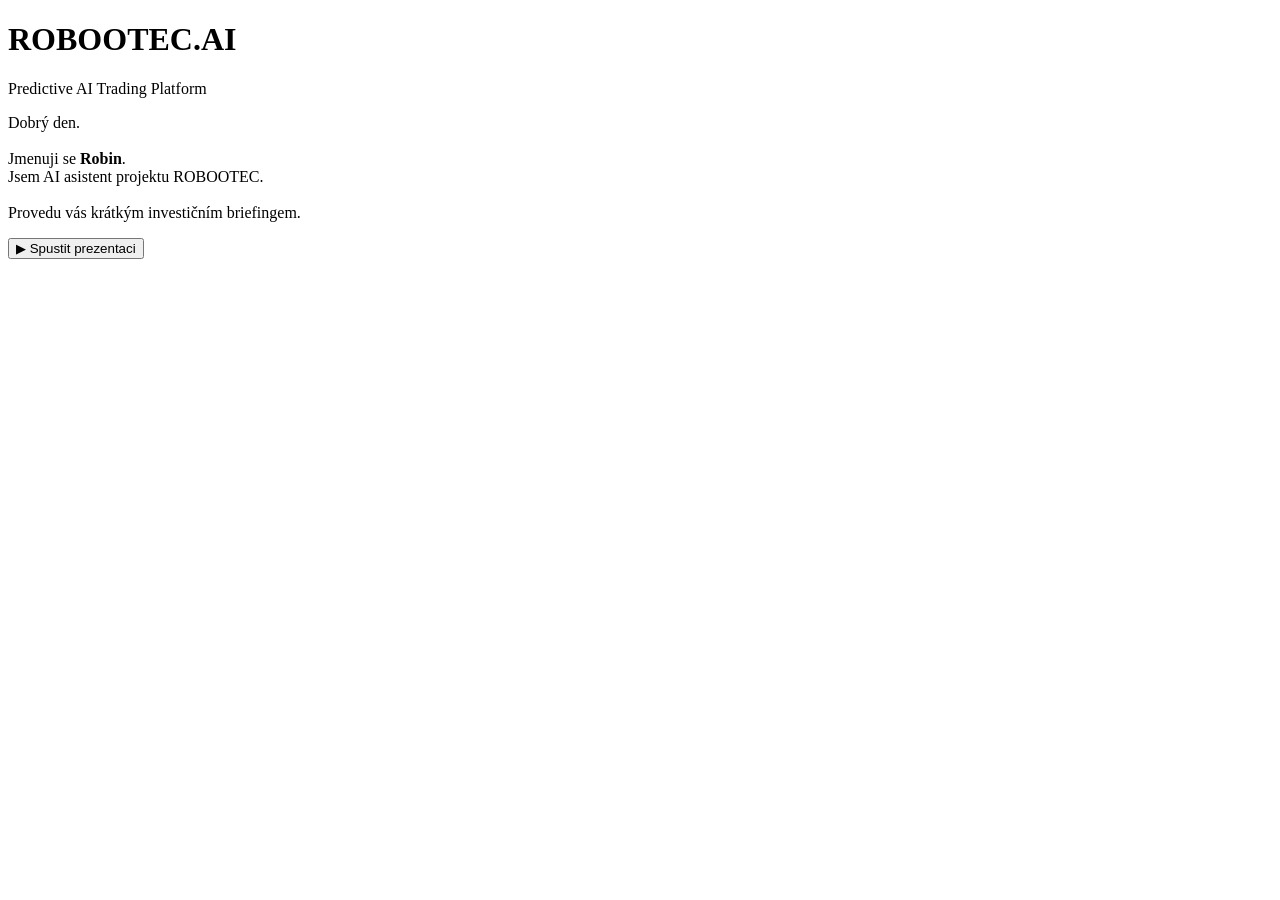
==== index.html @ 96cee098 "Create index.html" ====
<!DOCTYPE html>
<html lang="cs">

<head>
<meta charset="UTF-8">
<meta name="viewport" content="width=device-width, initial-scale=1.0">

<title>ROBOOTEC.AI – Investor Pitch</title>

<link rel="stylesheet" href="style.css">

<link rel="preconnect" href="https://fonts.googleapis.com">
<link href="https://fonts.googleapis.com/css2?family=Inter:wght@300;400;600;800&display=swap" rel="stylesheet">

</head>

<body>

<div id="landing" class="center">

<h1>ROBOOTEC.AI</h1>

<p class="subtitle">
Predictive AI Trading Platform
</p>

<div class="robin">

<p>

Dobrý den.<br><br>

Jmenuji se <b>Robin</b>.<br>
Jsem AI asistent projektu ROBOOTEC.<br><br>

Provedu vás krátkým investičním briefingem.

</p>

</div>

<button onclick="startPitch()">
▶ Spustit prezentaci
</button>

</div>



<div id="pitch" style="display:none;">

<div class="topbar">

<span id="progress"></span>

</div>


<div class="slide-container">

<img id="slideImage">

</div>


<div class="controls">

<button onclick="prevSlide()">
← Předchozí
</button>

<button onclick="nextSlide()">
Další →
</button>

</div>

</div>



<div id="invest" style="display:none;" class="center">

<h2>Děkujeme za váš čas</h2>

<p>

Projekt ROBOOTEC.AI aktuálně hledá strategického investora
pro urychlení vývoje AI trading platformy.

</p>

<form action="https://formsubmit.co/radek@robootec.ai" method="POST">

<input type="text" name="name" placeholder="Jméno" required>

<input type="text" name="company" placeholder="Společnost">

<input type="email" name="email" placeholder="Email" required>

<textarea name="message" placeholder="Zpráva"></textarea>

<button type="submit">

Mám zájem o investici

</button>

</form>

</div>


<script src="script.js"></script>

</body>

</html>
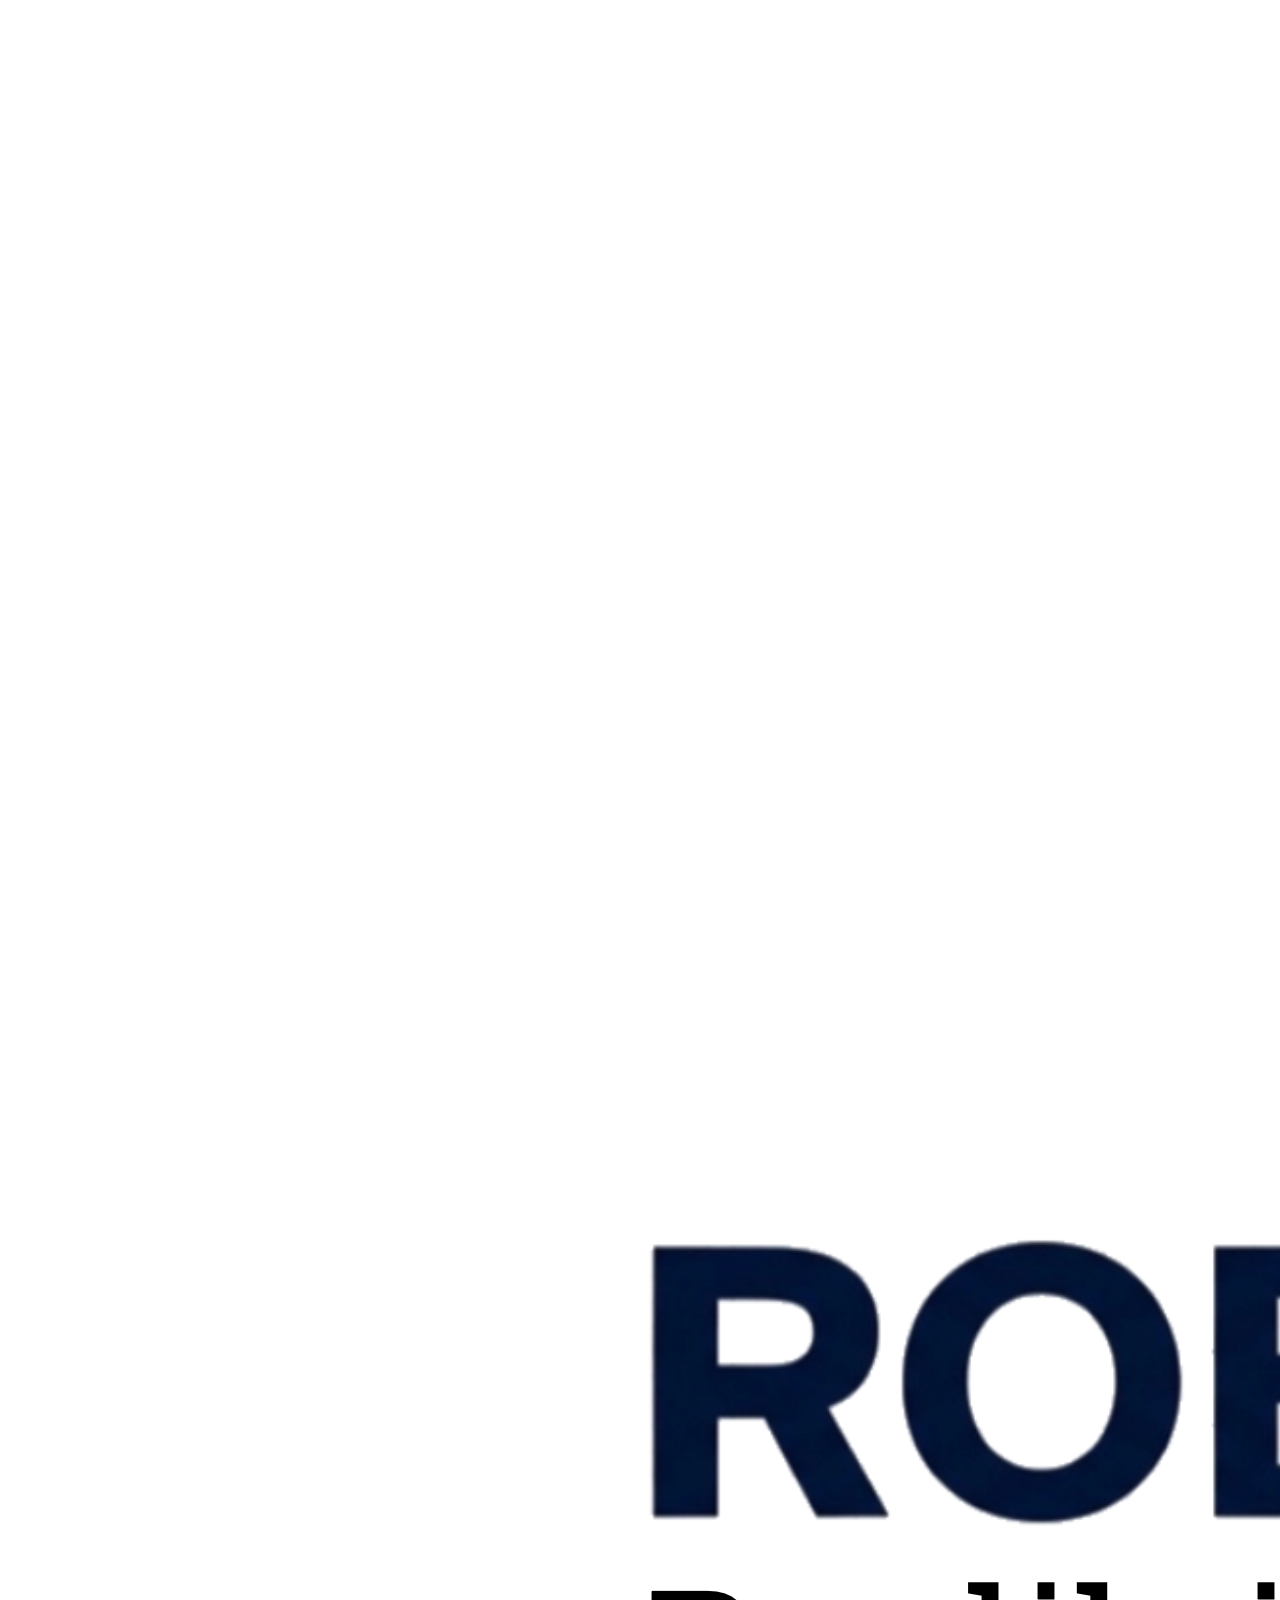
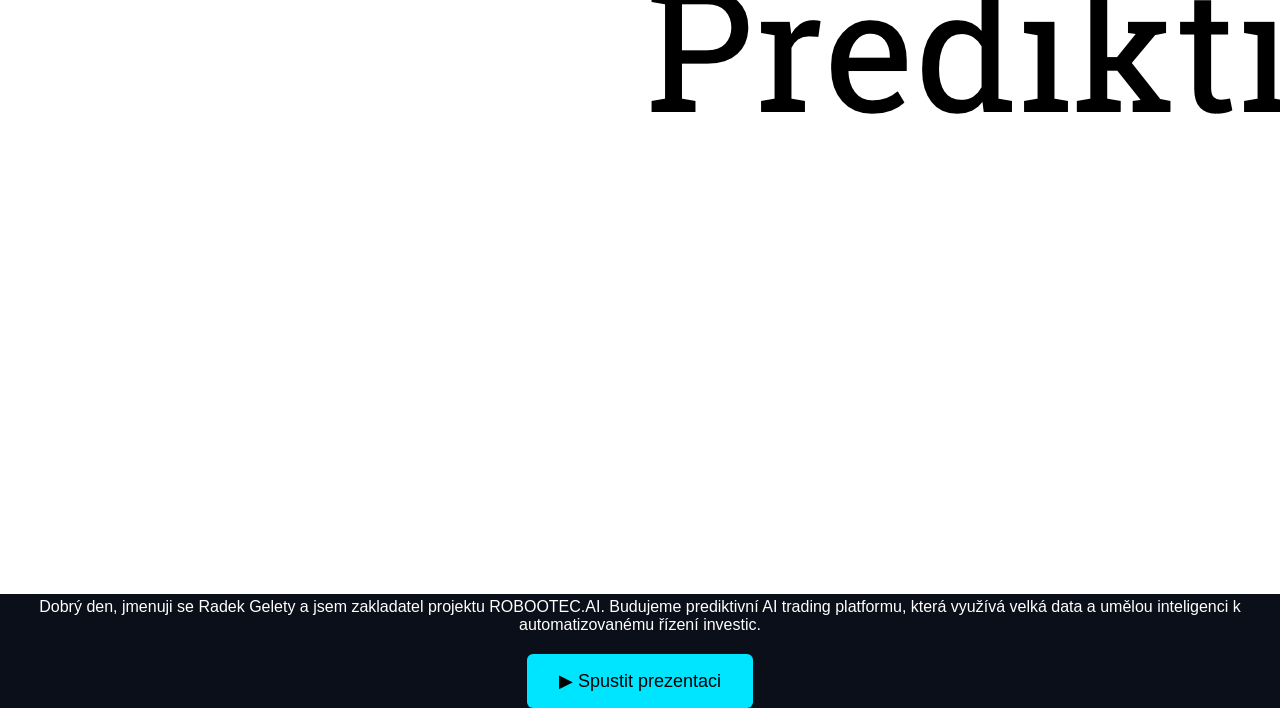
==== commit 417d0e1d: "Update index.html" ====
--- a/index.html
+++ b/index.html
@@ -1,118 +1,27 @@
 <!DOCTYPE html>
 <html lang="cs">
-
 <head>
 <meta charset="UTF-8">
-<meta name="viewport" content="width=device-width, initial-scale=1.0">
-
-<title>ROBOOTEC.AI – Investor Pitch</title>
-
+<title>ROBOOTEC.AI Investor Pitch</title>
 <link rel="stylesheet" href="style.css">
-
-<link rel="preconnect" href="https://fonts.googleapis.com">
-<link href="https://fonts.googleapis.com/css2?family=Inter:wght@300;400;600;800&display=swap" rel="stylesheet">
-
 </head>
 
 <body>
 
-<div id="landing" class="center">
+<div class="pitch-container">
 
-<h1>ROBOOTEC.AI</h1>
+<img id="slide-image" src="slides/slide1.jpg">
 
-<p class="subtitle">
-Predictive AI Trading Platform
-</p>
+<div class="slide-text" id="slide-text">
+Dobrý den, jmenuji se Radek Gelety a jsem zakladatel projektu ROBOOTEC.AI.
+Budujeme prediktivní AI trading platformu, která využívá velká data a umělou inteligenci k automatizovanému řízení investic.
+</div>
 
-<div class="robin">
-
-<p>
-
-Dobrý den.<br><br>
-
-Jmenuji se <b>Robin</b>.<br>
-Jsem AI asistent projektu ROBOOTEC.<br><br>
-
-Provedu vás krátkým investičním briefingem.
-
-</p>
+<button onclick="startPitch()">▶ Spustit prezentaci</button>
 
 </div>
-
-<button onclick="startPitch()">
-▶ Spustit prezentaci
-</button>
-
-</div>
-
-
-
-<div id="pitch" style="display:none;">
-
-<div class="topbar">
-
-<span id="progress"></span>
-
-</div>
-
-
-<div class="slide-container">
-
-<img id="slideImage">
-
-</div>
-
-
-<div class="controls">
-
-<button onclick="prevSlide()">
-← Předchozí
-</button>
-
-<button onclick="nextSlide()">
-Další →
-</button>
-
-</div>
-
-</div>
-
-
-
-<div id="invest" style="display:none;" class="center">
-
-<h2>Děkujeme za váš čas</h2>
-
-<p>
-
-Projekt ROBOOTEC.AI aktuálně hledá strategického investora
-pro urychlení vývoje AI trading platformy.
-
-</p>
-
-<form action="https://formsubmit.co/radek@robootec.ai" method="POST">
-
-<input type="text" name="name" placeholder="Jméno" required>
-
-<input type="text" name="company" placeholder="Společnost">
-
-<input type="email" name="email" placeholder="Email" required>
-
-<textarea name="message" placeholder="Zpráva"></textarea>
-
-<button type="submit">
-
-Mám zájem o investici
-
-</button>
-
-</form>
-
-</div>
-
 
 <script src="script.js"></script>
 
 </body>
-
 </html>
--- a/style.css
+++ b/style.css
@@ -0,0 +1,88 @@
+body{
+margin:0;
+font-family:Inter,sans-serif;
+background:#0B0F19;
+color:white;
+text-align:center;
+}
+
+.center{
+display:flex;
+flex-direction:column;
+justify-content:center;
+align-items:center;
+height:100vh;
+padding:40px;
+}
+
+h1{
+font-size:64px;
+letter-spacing:2px;
+}
+
+.subtitle{
+color:#00E5FF;
+font-size:22px;
+margin-bottom:30px;
+}
+
+button{
+background:#00E5FF;
+border:none;
+padding:16px 32px;
+font-size:18px;
+cursor:pointer;
+border-radius:6px;
+margin-top:20px;
+}
+
+button:hover{
+opacity:0.8;
+}
+
+.slide-container{
+display:flex;
+justify-content:center;
+align-items:center;
+height:80vh;
+}
+
+.slide-container img{
+max-width:90%;
+max-height:80vh;
+box-shadow:0 0 40px rgba(0,229,255,0.3);
+border-radius:10px;
+}
+
+.controls{
+margin-bottom:40px;
+}
+
+.controls button{
+margin:10px;
+}
+
+.topbar{
+position:fixed;
+top:20px;
+right:30px;
+font-size:14px;
+color:#00E5FF;
+}
+
+form{
+display:flex;
+flex-direction:column;
+width:320px;
+}
+
+input,textarea{
+margin:10px 0;
+padding:12px;
+border-radius:6px;
+border:none;
+}
+
+textarea{
+height:90px;
+}
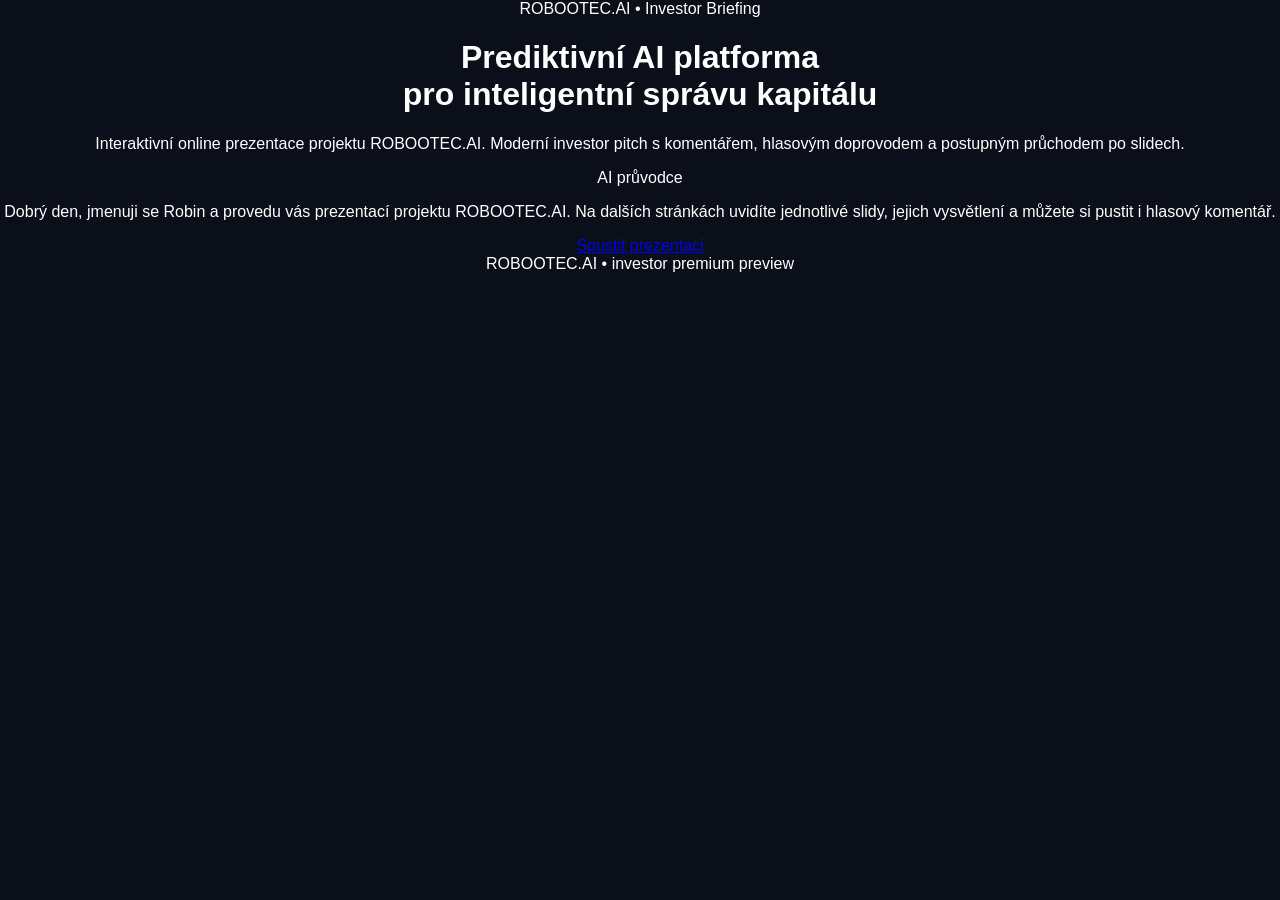
==== commit 66e95917: "Update index.html" ====
--- a/index.html
+++ b/index.html
@@ -1,27 +1,46 @@
 <!DOCTYPE html>
 <html lang="cs">
 <head>
-<meta charset="UTF-8">
-<title>ROBOOTEC.AI Investor Pitch</title>
-<link rel="stylesheet" href="style.css">
+  <meta charset="UTF-8" />
+  <meta name="viewport" content="width=device-width, initial-scale=1.0" />
+  <title>ROBOOTEC.AI — Investor Pitch</title>
+  <link rel="preconnect" href="https://fonts.googleapis.com">
+  <link rel="preconnect" href="https://fonts.gstatic.com" crossorigin>
+  <link href="https://fonts.googleapis.com/css2?family=Inter:wght@400;500;600;700;800&display=swap" rel="stylesheet">
+  <link rel="stylesheet" href="style.css" />
 </head>
+<body class="landing-body">
+  <div class="landing-bg"></div>
+  <div class="landing-grid"></div>
 
-<body>
+  <main class="landing-wrap">
+    <div class="landing-badge">ROBOOTEC.AI • Investor Briefing</div>
 
-<div class="pitch-container">
+    <h1 class="landing-title">
+      Prediktivní AI platforma<br>
+      pro inteligentní správu kapitálu
+    </h1>
 
-<img id="slide-image" src="slides/slide1.jpg">
+    <p class="landing-subtitle">
+      Interaktivní online prezentace projektu ROBOOTEC.AI.
+      Moderní investor pitch s komentářem, hlasovým doprovodem a postupným průchodem po slidech.
+    </p>
 
-<div class="slide-text" id="slide-text">
-Dobrý den, jmenuji se Radek Gelety a jsem zakladatel projektu ROBOOTEC.AI.
-Budujeme prediktivní AI trading platformu, která využívá velká data a umělou inteligenci k automatizovanému řízení investic.
-</div>
+    <div class="landing-card">
+      <div class="landing-card-label">AI průvodce</div>
+      <p class="landing-card-text">
+        Dobrý den, jmenuji se Robin a provedu vás prezentací projektu ROBOOTEC.AI.
+        Na dalších stránkách uvidíte jednotlivé slidy, jejich vysvětlení a můžete si pustit i hlasový komentář.
+      </p>
+    </div>
 
-<button onclick="startPitch()">▶ Spustit prezentaci</button>
+    <div class="landing-actions">
+      <a class="btn btn-primary" href="slides/slide1.html">Spustit prezentaci</a>
+    </div>
 
-</div>
-
-<script src="script.js"></script>
-
+    <div class="landing-footer">
+      ROBOOTEC.AI • investor premium preview
+    </div>
+  </main>
 </body>
 </html>
--- a/style.css
+++ b/style.css
@@ -1,88 +1,45 @@
-body{
+body {
+background:#0b0f1a;
+color:white;
+font-family:Arial, Helvetica, sans-serif;
+text-align:center;
 margin:0;
-font-family:Inter,sans-serif;
-background:#0B0F19;
-color:white;
-text-align:center;
 }
 
-.center{
-display:flex;
-flex-direction:column;
-justify-content:center;
-align-items:center;
-height:100vh;
+.pitch-container{
+width:100%;
+max-width:1100px;
+margin:auto;
 padding:40px;
 }
 
-h1{
-font-size:64px;
-letter-spacing:2px;
+#slide-image{
+width:100%;
+border-radius:10px;
+box-shadow:0 10px 30px rgba(0,0,0,0.6);
 }
 
-.subtitle{
-color:#00E5FF;
+.slide-text{
+margin-top:30px;
 font-size:22px;
-margin-bottom:30px;
+line-height:1.6;
+color:#d1d5db;
+max-width:900px;
+margin-left:auto;
+margin-right:auto;
 }
 
 button{
-background:#00E5FF;
+margin-top:30px;
+padding:15px 30px;
+font-size:18px;
+background:#2563eb;
+color:white;
 border:none;
-padding:16px 32px;
-font-size:18px;
+border-radius:6px;
 cursor:pointer;
-border-radius:6px;
-margin-top:20px;
 }
 
 button:hover{
-opacity:0.8;
+background:#1d4ed8;
 }
-
-.slide-container{
-display:flex;
-justify-content:center;
-align-items:center;
-height:80vh;
-}
-
-.slide-container img{
-max-width:90%;
-max-height:80vh;
-box-shadow:0 0 40px rgba(0,229,255,0.3);
-border-radius:10px;
-}
-
-.controls{
-margin-bottom:40px;
-}
-
-.controls button{
-margin:10px;
-}
-
-.topbar{
-position:fixed;
-top:20px;
-right:30px;
-font-size:14px;
-color:#00E5FF;
-}
-
-form{
-display:flex;
-flex-direction:column;
-width:320px;
-}
-
-input,textarea{
-margin:10px 0;
-padding:12px;
-border-radius:6px;
-border:none;
-}
-
-textarea{
-height:90px;
-}
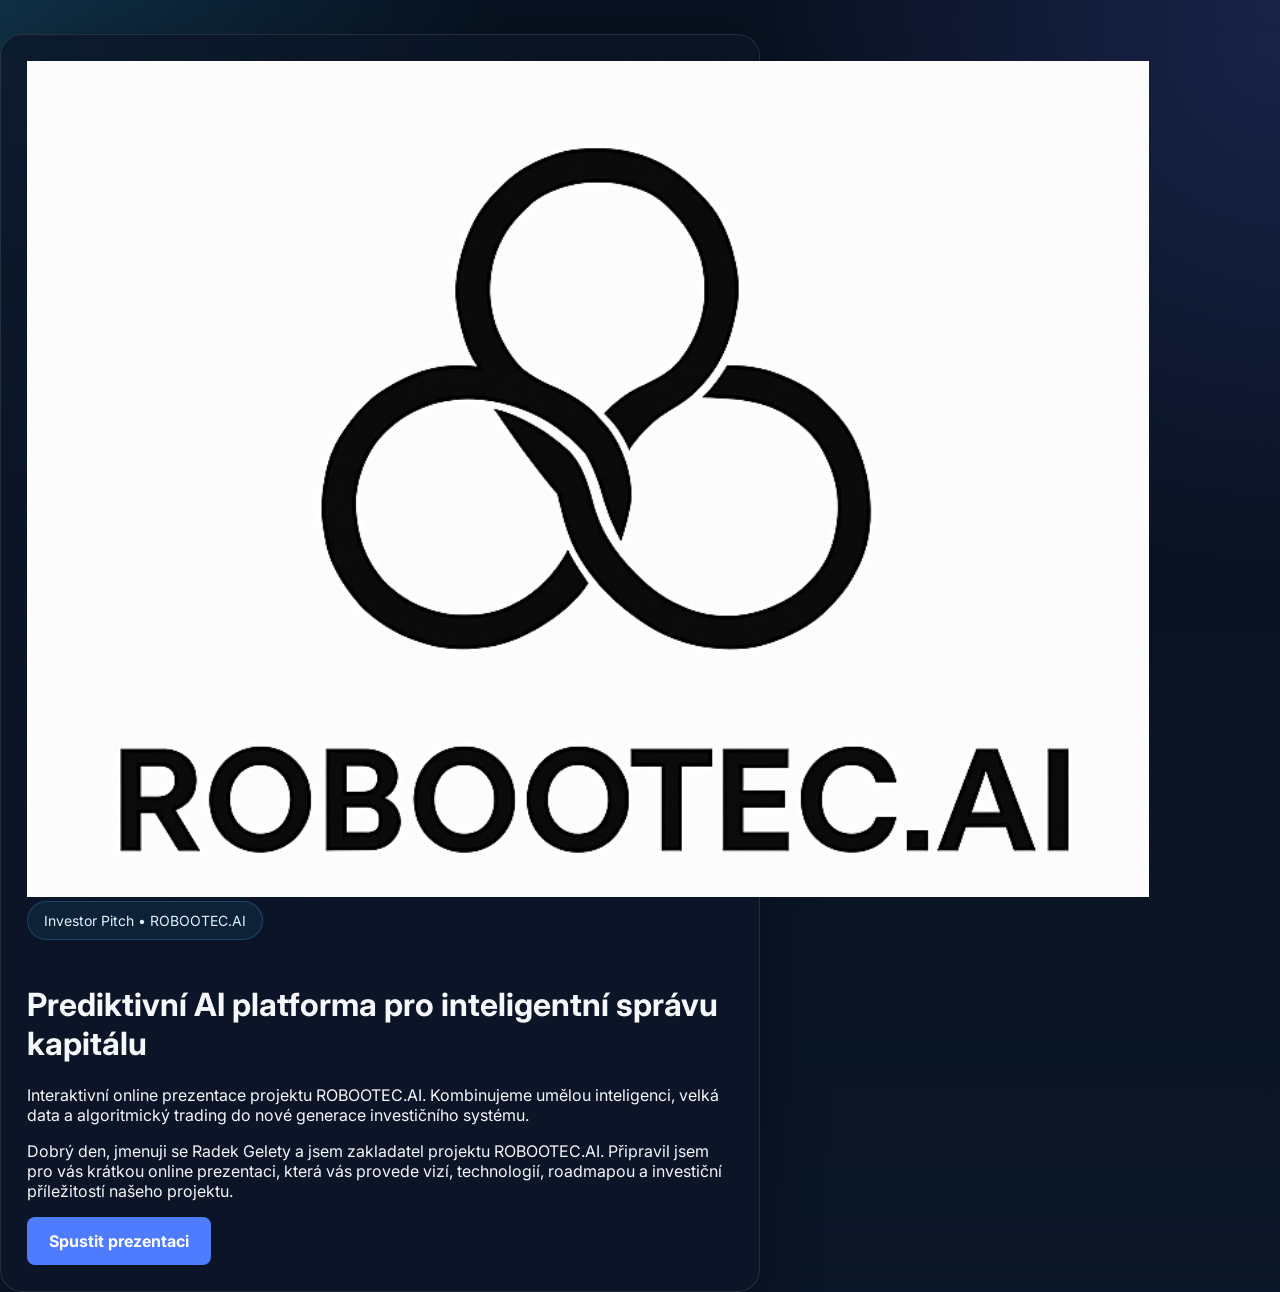
==== commit e54d5f27: "Update index.html" ====
--- a/index.html
+++ b/index.html
@@ -1,46 +1,57 @@
 <!DOCTYPE html>
 <html lang="cs">
 <head>
-  <meta charset="UTF-8" />
-  <meta name="viewport" content="width=device-width, initial-scale=1.0" />
+  <meta charset="UTF-8">
+  <meta name="viewport" content="width=device-width, initial-scale=1.0">
   <title>ROBOOTEC.AI — Investor Pitch</title>
   <link rel="preconnect" href="https://fonts.googleapis.com">
   <link rel="preconnect" href="https://fonts.gstatic.com" crossorigin>
   <link href="https://fonts.googleapis.com/css2?family=Inter:wght@400;500;600;700;800&display=swap" rel="stylesheet">
-  <link rel="stylesheet" href="style.css" />
+  <link rel="stylesheet" href="style.css">
 </head>
-<body class="landing-body">
-  <div class="landing-bg"></div>
-  <div class="landing-grid"></div>
 
-  <main class="landing-wrap">
-    <div class="landing-badge">ROBOOTEC.AI • Investor Briefing</div>
+<body class="landing-page">
 
-    <h1 class="landing-title">
-      Prediktivní AI platforma<br>
+<div class="landing-wrapper">
+
+  <div class="landing-card">
+
+    <div class="landing-logo-wrap">
+      <img src="logo.png" alt="ROBOOTEC.AI logo" class="landing-logo">
+    </div>
+
+    <div class="landing-badge">
+      Investor Pitch • ROBOOTEC.AI
+    </div>
+
+    <h1 class="landing-title-main">
+      Prediktivní AI platforma
       pro inteligentní správu kapitálu
     </h1>
 
-    <p class="landing-subtitle">
+    <p class="landing-subtitle-main">
       Interaktivní online prezentace projektu ROBOOTEC.AI.
-      Moderní investor pitch s komentářem, hlasovým doprovodem a postupným průchodem po slidech.
+      Kombinujeme umělou inteligenci, velká data a algoritmický trading
+      do nové generace investičního systému.
     </p>
 
-    <div class="landing-card">
-      <div class="landing-card-label">AI průvodce</div>
-      <p class="landing-card-text">
-        Dobrý den, jmenuji se Robin a provedu vás prezentací projektu ROBOOTEC.AI.
-        Na dalších stránkách uvidíte jednotlivé slidy, jejich vysvětlení a můžete si pustit i hlasový komentář.
+    <div class="landing-founder-box">
+      <p class="landing-founder-text">
+        Dobrý den, jmenuji se Radek Gelety a jsem zakladatel projektu ROBOOTEC.AI.
+        Připravil jsem pro vás krátkou online prezentaci, která vás provede vizí,
+        technologií, roadmapou a investiční příležitostí našeho projektu.
       </p>
     </div>
 
-    <div class="landing-actions">
-      <a class="btn btn-primary" href="slides/slide1.html">Spustit prezentaci</a>
+    <div class="landing-buttons">
+      <a href="slides/slide1.html" class="btn btn-primary">
+        Spustit prezentaci
+      </a>
     </div>
 
-    <div class="landing-footer">
-      ROBOOTEC.AI • investor premium preview
-    </div>
-  </main>
+  </div>
+
+</div>
+
 </body>
 </html>
--- a/style.css
+++ b/style.css
@@ -1,45 +1,669 @@
-body {
-background:#0b0f1a;
-color:white;
-font-family:Arial, Helvetica, sans-serif;
-text-align:center;
-margin:0;
-}
-
-.pitch-container{
-width:100%;
-max-width:1100px;
+:root{
+  --bg:#07111f;
+  --bg2:#0b1628;
+  --panel:rgba(12, 22, 40, 0.78);
+  --panel-strong:rgba(16, 28, 50, 0.92);
+  --line:rgba(255,255,255,0.10);
+  --text:#f5f7fb;
+  --muted:#b7c2d9;
+  --accent:#38bdf8;
+  --accent2:#6366f1;
+  --shadow:0 20px 60px rgba(0,0,0,0.35);
+  --radius:22px;
+}
+
+*{
+  box-sizing:border-box;
+}
+
+html,body{
+  margin:0;
+  padding:0;
+  font-family:"Inter",sans-serif;
+  color:var(--text);
+  background:
+    radial-gradient(circle at top left, rgba(56,189,248,0.18), transparent 28%),
+    radial-gradient(circle at top right, rgba(99,102,241,0.20), transparent 30%),
+    linear-gradient(180deg, var(--bg) 0%, var(--bg2) 100%);
+}
+
+a{
+  text-decoration:none;
+  color:inherit;
+}
+
+.landing-body{
+  min-height:100vh;
+  position:relative;
+  overflow:hidden;
+}
+
+.landing-bg{
+  position:fixed;
+  inset:0;
+  background:
+    radial-gradient(circle at 20% 20%, rgba(56,189,248,0.10), transparent 18%),
+    radial-gradient(circle at 80% 25%, rgba(99,102,241,0.14), transparent 20%),
+    radial-gradient(circle at 50% 80%, rgba(56,189,248,0.08), transparent 22%);
+  pointer-events:none;
+}
+
+.landing-grid{
+  position:fixed;
+  inset:0;
+  background-image:
+    linear-gradient(rgba(255,255,255,0.03) 1px, transparent 1px),
+    linear-gradient(90deg, rgba(255,255,255,0.03) 1px, transparent 1px);
+  background-size:40px 40px;
+  mask-image:linear-gradient(180deg, rgba(0,0,0,0.65), transparent 90%);
+  pointer-events:none;
+}
+
+.landing-wrap{
+  position:relative;
+  min-height:100vh;
+  width:min(1100px, calc(100% - 32px));
+  margin:0 auto;
+  display:flex;
+  flex-direction:column;
+  justify-content:center;
+  align-items:center;
+  text-align:center;
+  padding:48px 0;
+}
+
+.landing-badge{
+  display:inline-flex;
+  align-items:center;
+  gap:8px;
+  padding:10px 16px;
+  border-radius:999px;
+  border:1px solid rgba(56,189,248,0.24);
+  background:rgba(56,189,248,0.08);
+  color:#d9f6ff;
+  font-size:14px;
+  margin-bottom:24px;
+}
+
+.landing-title{
+  margin:0;
+  font-size:clamp(2.4rem, 7vw, 5.3rem);
+  line-height:0.95;
+  letter-spacing:-0.04em;
+  max-width:980px;
+}
+
+.landing-subtitle{
+  margin:24px 0 0;
+  color:var(--muted);
+  font-size:clamp(1rem, 2vw, 1.2rem);
+  line-height:1.75;
+  max-width:820px;
+}
+
+.landing-card{
+  margin-top:34px;
+  width:min(760px, 100%);
+  padding:26px;
+  border-radius:var(--radius);
+  border:1px solid var(--line);
+  background:var(--panel);
+  box-shadow:var(--shadow);
+  backdrop-filter:blur(18px);
+  text-align:left;
+}
+
+.landing-card-label{
+  font-size:13px;
+  text-transform:uppercase;
+  letter-spacing:0.08em;
+  color:var(--accent);
+  margin-bottom:14px;
+}
+
+.landing-card-text{
+  margin:0;
+  font-size:18px;
+  line-height:1.85;
+  color:#eef4ff;
+}
+
+.landing-actions{
+  margin-top:32px;
+  display:flex;
+  gap:14px;
+  flex-wrap:wrap;
+  justify-content:center;
+}
+
+.btn{
+  display:inline-flex;
+  align-items:center;
+  justify-content:center;
+  gap:10px;
+  padding:16px 26px;
+  border-radius:16px;
+  font-weight:700;
+  font-size:16px;
+  transition:transform .18s ease, opacity .18s ease;
+}
+
+.btn:hover{
+  transform:translateY(-1px);
+}
+
+.btn-primary{
+  background:linear-gradient(135deg, var(--accent), var(--accent2));
+  color:#04121d;
+}
+
+.btn-secondary{
+  background:rgba(255,255,255,0.05);
+  border:1px solid var(--line);
+  color:var(--text);
+}
+
+.landing-footer{
+  margin-top:28px;
+  color:rgba(255,255,255,0.55);
+  font-size:14px;
+}
+
+.slide-page{
+  min-height:100vh;
+  padding:34px 16px 46px;
+}
+
+.slide-wrap{
+  width:min(1120px, 100%);
+  margin:0 auto;
+}
+
+.slide-topbar{
+  display:flex;
+  justify-content:space-between;
+  align-items:center;
+  gap:16px;
+  margin-bottom:18px;
+  color:var(--muted);
+  font-size:14px;
+}
+
+.slide-shell{
+  border:1px solid var(--line);
+  background:var(--panel);
+  box-shadow:var(--shadow);
+  border-radius:24px;
+  overflow:hidden;
+  backdrop-filter:blur(16px);
+}
+
+.slide-image-box{
+  padding:20px;
+  border-bottom:1px solid var(--line);
+  background:rgba(255,255,255,0.02);
+}
+
+.slide-image{
+  width:100%;
+  display:block;
+  border-radius:18px;
+  box-shadow:0 14px 36px rgba(0,0,0,0.28);
+}
+
+.slide-content{
+  padding:28px;
+}
+
+.slide-label{
+  display:inline-flex;
+  padding:8px 12px;
+  border-radius:999px;
+  background:rgba(99,102,241,0.14);
+  border:1px solid rgba(99,102,241,0.22);
+  color:#d9dbff;
+  font-size:13px;
+  letter-spacing:0.06em;
+  text-transform:uppercase;
+  margin-bottom:14px;
+}
+
+.slide-title{
+  margin:0 0 16px;
+  font-size:clamp(1.8rem, 4vw, 2.8rem);
+  line-height:1.05;
+  letter-spacing:-0.03em;
+}
+
+.slide-text{
+  margin:0;
+  color:#eef4ff;
+  font-size:19px;
+  line-height:1.9;
+  white-space:pre-line;
+}
+
+.controls{
+  display:flex;
+  flex-wrap:wrap;
+  gap:12px;
+  margin-top:28px;
+}
+
+.audio-note{
+  margin-top:14px;
+  color:var(--muted);
+  font-size:14px;
+  line-height:1.6;
+}
+
+.back-link{
+  color:var(--muted);
+}
+
+@media (max-width: 768px){
+  .landing-wrap{
+    padding:28px 0;
+  }
+
+  .landing-card{
+    padding:20px;
+  }
+
+  .slide-content{
+    padding:20px;
+  }
+
+  .slide-text{
+    font-size:17px;
+    line-height:1.8;
+  }
+
+  .controls{
+    flex-direction:column;
+  }
+
+  .btn{
+    width:100%;
+  }
+
+  .slide-topbar{
+    flex-direction:column;
+    align-items:flex-start;
+  }
+}
+.slide-container{
+max-width:1000px;
 margin:auto;
 padding:40px;
 }
 
-#slide-image{
+.slide-header{
+display:flex;
+justify-content:space-between;
+margin-bottom:30px;
+color:#888;
+font-size:14px;
+}
+
+.slide-title{
+text-align:center;
+font-size:40px;
+margin-bottom:40px;
+}
+
+.slide-image{
 width:100%;
+max-width:900px;
+display:block;
+margin:auto;
 border-radius:10px;
-box-shadow:0 10px 30px rgba(0,0,0,0.6);
-}
-
-.slide-text{
-margin-top:30px;
-font-size:22px;
-line-height:1.6;
-color:#d1d5db;
-max-width:900px;
+box-shadow:0 10px 30px rgba(0,0,0,0.4);
+}
+
+.slide-description{
+margin-top:40px;
+font-size:20px;
+line-height:1.8;
+max-width:800px;
 margin-left:auto;
 margin-right:auto;
 }
 
-button{
-margin-top:30px;
-padding:15px 30px;
-font-size:18px;
-background:#2563eb;
+.slide-buttons{
+margin-top:40px;
+display:flex;
+justify-content:center;
+gap:20px;
+flex-wrap:wrap;
+}
+
+.btn{
+padding:14px 20px;
+border-radius:8px;
+border:none;
+cursor:pointer;
+font-size:16px;
+}
+
+.btn-primary{
+background:#4f7cff;
 color:white;
-border:none;
-border-radius:6px;
-cursor:pointer;
-}
-
-button:hover{
-background:#1d4ed8;
-}
+}
+
+.btn-secondary{
+background:#222;
+color:white;
+}
+
+.back-link{
+color:#aaa;
+text-decoration:none;
+}
+.premium-slide-page{
+  min-height:100vh;
+  margin:0;
+  position:relative;
+  overflow-x:hidden;
+  background:
+    radial-gradient(circle at top left, rgba(56,189,248,0.12), transparent 24%),
+    radial-gradient(circle at top right, rgba(99,102,241,0.14), transparent 26%),
+    linear-gradient(180deg, #07111f 0%, #0b1628 100%);
+  color:#f5f7fb;
+}
+
+.premium-bg{
+  position:fixed;
+  border-radius:999px;
+  filter:blur(80px);
+  pointer-events:none;
+  opacity:.45;
+}
+
+.premium-bg-1{
+  width:260px;
+  height:260px;
+  background:#38bdf8;
+  top:80px;
+  left:-40px;
+}
+
+.premium-bg-2{
+  width:280px;
+  height:280px;
+  background:#6366f1;
+  right:-60px;
+  top:180px;
+}
+
+.premium-slide-wrap{
+  width:min(1120px, calc(100% - 32px));
+  margin:0 auto;
+  padding:28px 0 48px;
+  position:relative;
+  z-index:2;
+}
+
+.premium-topbar{
+  display:flex;
+  justify-content:space-between;
+  align-items:center;
+  gap:16px;
+  margin-bottom:20px;
+  color:rgba(255,255,255,0.68);
+  font-size:14px;
+}
+
+.premium-back-link{
+  color:rgba(255,255,255,0.72);
+  text-decoration:none;
+}
+
+.premium-back-link:hover{
+  color:#ffffff;
+}
+
+.premium-counter{
+  color:#9fb0c9;
+}
+
+.premium-hero-card,
+.premium-visual-card,
+.premium-text-card{
+  background:rgba(11, 21, 40, 0.78);
+  border:1px solid rgba(255,255,255,0.10);
+  box-shadow:0 20px 60px rgba(0,0,0,0.35);
+  backdrop-filter:blur(16px);
+  border-radius:24px;
+}
+
+.premium-hero-card{
+  padding:34px;
+  margin-bottom:20px;
+}
+
+.premium-badge{
+  display:inline-flex;
+  padding:10px 14px;
+  border-radius:999px;
+  background:rgba(56,189,248,0.08);
+  border:1px solid rgba(56,189,248,0.18);
+  color:#d8f7ff;
+  font-size:13px;
+  letter-spacing:.04em;
+  text-transform:uppercase;
+  margin-bottom:18px;
+}
+
+.premium-slide-title{
+  margin:0;
+  font-size:clamp(2rem, 4vw, 3.6rem);
+  line-height:0.96;
+  letter-spacing:-0.04em;
+}
+
+.premium-slide-subtitle{
+  margin:18px 0 0;
+  max-width:820px;
+  color:#b9c6db;
+  font-size:19px;
+  line-height:1.75;
+}
+
+.premium-visual-card{
+  padding:18px;
+  margin-bottom:20px;
+}
+
+.premium-slide-image{
+  width:100%;
+  display:block;
+  border-radius:18px;
+  box-shadow:0 18px 40px rgba(0,0,0,0.28);
+}
+
+.premium-text-card{
+  padding:30px;
+}
+
+.premium-text-label{
+  font-size:13px;
+  text-transform:uppercase;
+  letter-spacing:.08em;
+  color:#8fcfff;
+  margin-bottom:16px;
+}
+
+.premium-slide-description{
+  color:#eef4ff;
+  font-size:20px;
+  line-height:1.9;
+}
+
+.premium-slide-description p{
+  margin:0 0 18px;
+}
+
+.premium-slide-description p:last-child{
+  margin-bottom:0;
+}
+
+.premium-buttons{
+  margin-top:30px;
+  display:flex;
+  flex-wrap:wrap;
+  gap:12px;
+}
+
+.btn{
+  display:inline-flex;
+  align-items:center;
+  justify-content:center;
+  padding:15px 22px;
+  border-radius:14px;
+  border:none;
+  cursor:pointer;
+  font-size:16px;
+  font-weight:700;
+  text-decoration:none;
+  transition:transform .18s ease, opacity .18s ease;
+}
+
+.btn:hover{
+  transform:translateY(-1px);
+}
+
+.btn-primary{
+  background:linear-gradient(135deg, #38bdf8, #6366f1);
+  color:#04111d;
+}
+
+.btn-secondary{
+  background:rgba(255,255,255,0.05);
+  color:#ffffff;
+  border:1px solid rgba(255,255,255,0.10);
+}
+
+@media (max-width: 768px){
+  .premium-slide-wrap{
+    width:min(100% - 20px, 1120px);
+    padding:18px 0 32px;
+  }
+
+  .premium-hero-card,
+  .premium-text-card{
+    padding:22px;
+  }
+
+  .premium-slide-description{
+    font-size:18px;
+    line-height:1.8;
+  }
+
+  .premium-buttons{
+    flex-direction:column;
+  }
+
+  .btn{
+    width:100%;
+  }
+
+  .premium-topbar{
+    flex-direction:column;
+    align-items:flex-start;
+  }
+}
+.slide-page{
+  margin:0;
+  background:#0b0f1a;
+  color:white;
+  font-family:Arial, Helvetica, sans-serif;
+}
+
+.slide-container{
+  max-width:1000px;
+  margin:auto;
+  padding:40px 20px 60px;
+}
+
+.slide-header{
+  display:flex;
+  justify-content:space-between;
+  align-items:center;
+  margin-bottom:30px;
+  color:#9ca3af;
+  font-size:14px;
+}
+
+.back-link{
+  color:#9ca3af;
+  text-decoration:none;
+}
+
+.back-link:hover{
+  color:white;
+}
+
+.slide-counter{
+  color:#9ca3af;
+}
+
+.slide-title-main{
+  text-align:center;
+  font-size:38px;
+  line-height:1.2;
+  margin-bottom:30px;
+}
+
+.slide-image{
+  width:100%;
+  max-width:820px;
+  display:block;
+  margin:0 auto 35px auto;
+  border-radius:10px;
+  box-shadow:0 10px 30px rgba(0,0,0,0.4);
+}
+
+.slide-description{
+  max-width:820px;
+  margin:0 auto;
+  font-size:20px;
+  line-height:1.85;
+  color:#d1d5db;
+}
+
+.slide-description p{
+  margin:0 0 22px 0;
+}
+
+.slide-buttons{
+  margin-top:40px;
+  display:flex;
+  justify-content:center;
+  gap:16px;
+  flex-wrap:wrap;
+}
+
+.btn{
+  padding:14px 22px;
+  border-radius:8px;
+  border:none;
+  cursor:pointer;
+  font-size:16px;
+  text-decoration:none;
+}
+
+.btn-primary{
+  background:#4f7cff;
+  color:white;
+}
+
+.btn-secondary{
+  background:#1f2937;
+  color:white;
+}
+
+.btn-primary:hover,
+.btn-secondary:hover{
+  opacity:0.9;
+}
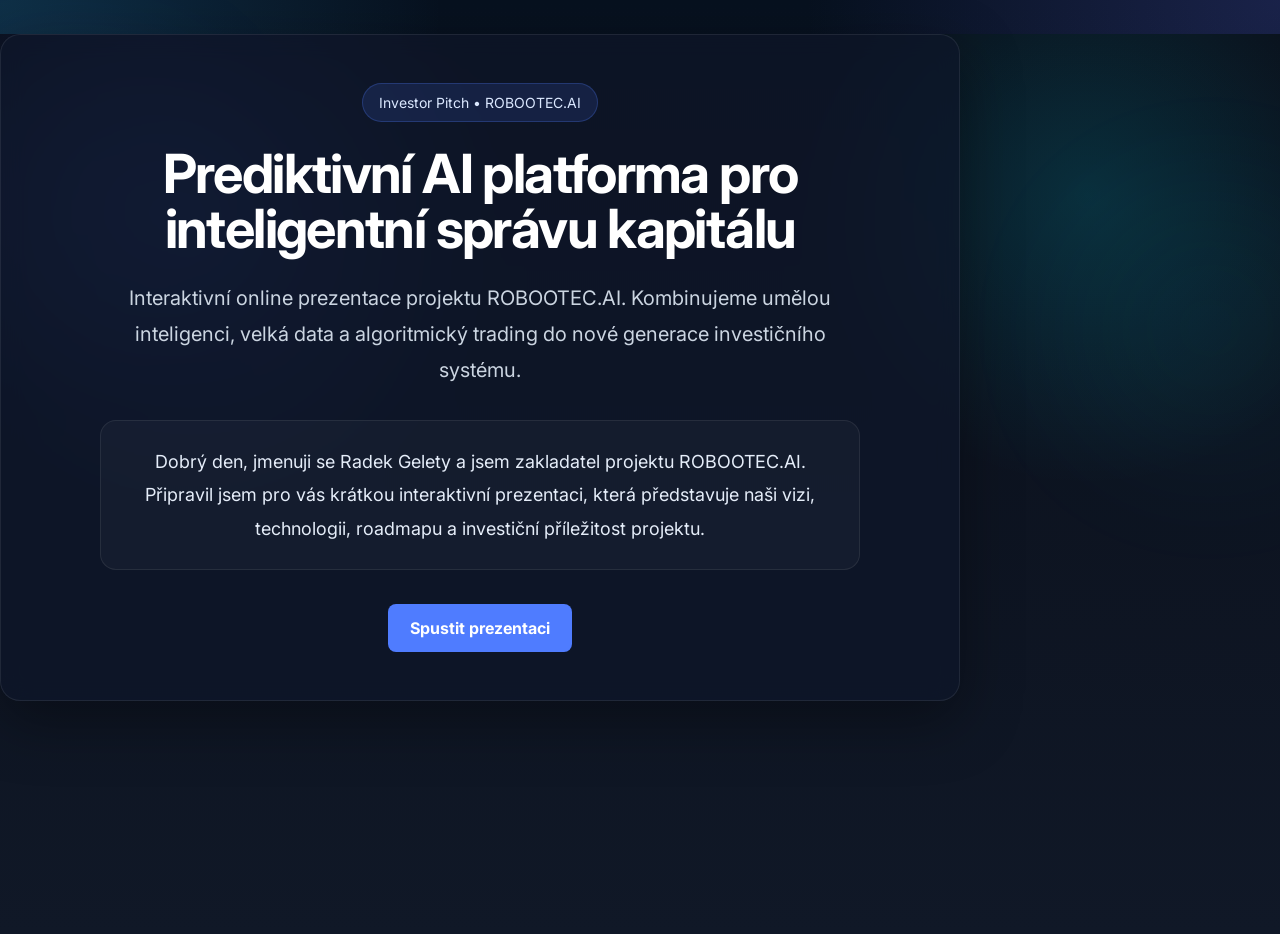
==== commit 464667ab: "Update index.html" ====
--- a/index.html
+++ b/index.html
@@ -16,10 +16,6 @@
 
   <div class="landing-card">
 
-    <div class="landing-logo-wrap">
-      <img src="logo.png" alt="ROBOOTEC.AI logo" class="landing-logo">
-    </div>
-
     <div class="landing-badge">
       Investor Pitch • ROBOOTEC.AI
     </div>
@@ -35,13 +31,16 @@
       do nové generace investičního systému.
     </p>
 
-    <div class="landing-founder-box">
-      <p class="landing-founder-text">
-        Dobrý den, jmenuji se Radek Gelety a jsem zakladatel projektu ROBOOTEC.AI.
-        Připravil jsem pro vás krátkou online prezentaci, která vás provede vizí,
-        technologií, roadmapou a investiční příležitostí našeho projektu.
-      </p>
-    </div>
+<div class="landing-founder-box">
+  <p class="landing-founder-text">
+    Dobrý den, jmenuji se Radek Gelety a jsem zakladatel projektu ROBOOTEC.AI.
+  </p>
+
+  <p class="landing-founder-text">
+    Připravil jsem pro vás krátkou interaktivní prezentaci, která představuje naši vizi,
+    technologii, roadmapu a investiční příležitost projektu.
+  </p>
+</div>
 
     <div class="landing-buttons">
       <a href="slides/slide1.html" class="btn btn-primary">
--- a/style.css
+++ b/style.css
@@ -667,3 +667,169 @@
 .btn-secondary:hover{
   opacity:0.9;
 }
+.landing-page{
+  margin:0;
+  min-height:100vh;
+  font-family:"Inter", Arial, Helvetica, sans-serif;
+  background:
+    radial-gradient(circle at 15% 20%, rgba(79,124,255,0.18), transparent 24%),
+    radial-gradient(circle at 85% 18%, rgba(0,229,255,0.14), transparent 22%),
+    linear-gradient(180deg, #0a0f1a 0%, #101827 100%);
+  color:white;
+  overflow:hidden;
+  position:relative;
+}
+}
+
+.landing-wrapper{
+  min-height:100vh;
+  display:flex;
+  align-items:center;
+  justify-content:center;
+  padding:40px 20px;
+}
+
+.landing-card{
+  width:100%;
+  max-width:960px;
+  text-align:center;
+  background:rgba(15,23,42,0.72);
+  border:1px solid rgba(255,255,255,0.08);
+  border-radius:20px;
+  padding:48px 36px;
+  box-shadow:0 20px 60px rgba(0,0,0,0.35);
+  backdrop-filter:blur(12px);
+}
+
+.landing-logo-wrap{
+margin-bottom:18px;
+opacity:0.95;
+}
+
+.landing-logo{
+  width:auto;
+  height:70px;
+  max-width:100%;
+  object-fit:contain;
+  display:block;
+  margin:0 auto 10px auto;
+}
+
+.landing-badge{
+  display:inline-block;
+  padding:10px 16px;
+  border-radius:999px;
+  background:rgba(79,124,255,0.14);
+  border:1px solid rgba(79,124,255,0.25);
+  color:#dbe8ff;
+  font-size:14px;
+  margin-bottom:24px;
+}
+
+.landing-title-main{
+  margin:0;
+  font-size:54px;
+  line-height:1.02;
+  letter-spacing:-0.03em;
+  max-width:800px;
+  margin-left:auto;
+  margin-right:auto;
+}
+
+.landing-subtitle-main{
+  margin:24px auto 0;
+  max-width:760px;
+  font-size:20px;
+  line-height:1.8;
+  color:#cbd5e1;
+}
+
+.landing-founder-box{
+  margin:32px auto 0;
+  max-width:760px;
+  background:rgba(255,255,255,0.03);
+  border:1px solid rgba(255,255,255,0.08);
+  border-radius:16px;
+  padding:24px;
+}
+
+.landing-founder-text{
+  margin:0;
+  font-size:18px;
+  line-height:1.85;
+  color:#e5edf9;
+}
+
+.landing-buttons{
+  margin-top:34px;
+  display:flex;
+  justify-content:center;
+  gap:16px;
+  flex-wrap:wrap;
+}
+
+@media (max-width: 768px){
+  .landing-card{
+    padding:32px 20px;
+  }
+
+  .landing-title-main{
+    font-size:38px;
+  }
+
+  .landing-subtitle-main{
+    font-size:18px;
+    line-height:1.7;
+  }
+
+  .landing-founder-text{
+    font-size:17px;
+    line-height:1.8;
+  }
+}
+.landing-page::before,
+.landing-page::after{
+  content:"";
+  position:fixed;
+  border-radius:999px;
+  filter:blur(90px);
+  pointer-events:none;
+  z-index:0;
+  opacity:0.32;
+  animation:landingFloat 12s ease-in-out infinite;
+}
+
+.landing-page::before{
+  width:240px;
+  height:240px;
+  background:rgba(79,124,255,0.28);
+  top:8%;
+  left:-40px;
+}
+
+.landing-page::after{
+  width:260px;
+  height:260px;
+  background:rgba(0,229,255,0.18);
+  right:-60px;
+  top:22%;
+  animation-delay:2s;
+}
+
+@keyframes landingFloat{
+  0%{
+    transform:translateY(0px) translateX(0px);
+  }
+  50%{
+    transform:translateY(18px) translateX(10px);
+  }
+  100%{
+    transform:translateY(0px) translateX(0px);
+  }
+}
+
+.landing-wrapper,
+.landing-card{
+  position:relative;
+  z-index:1;
+}
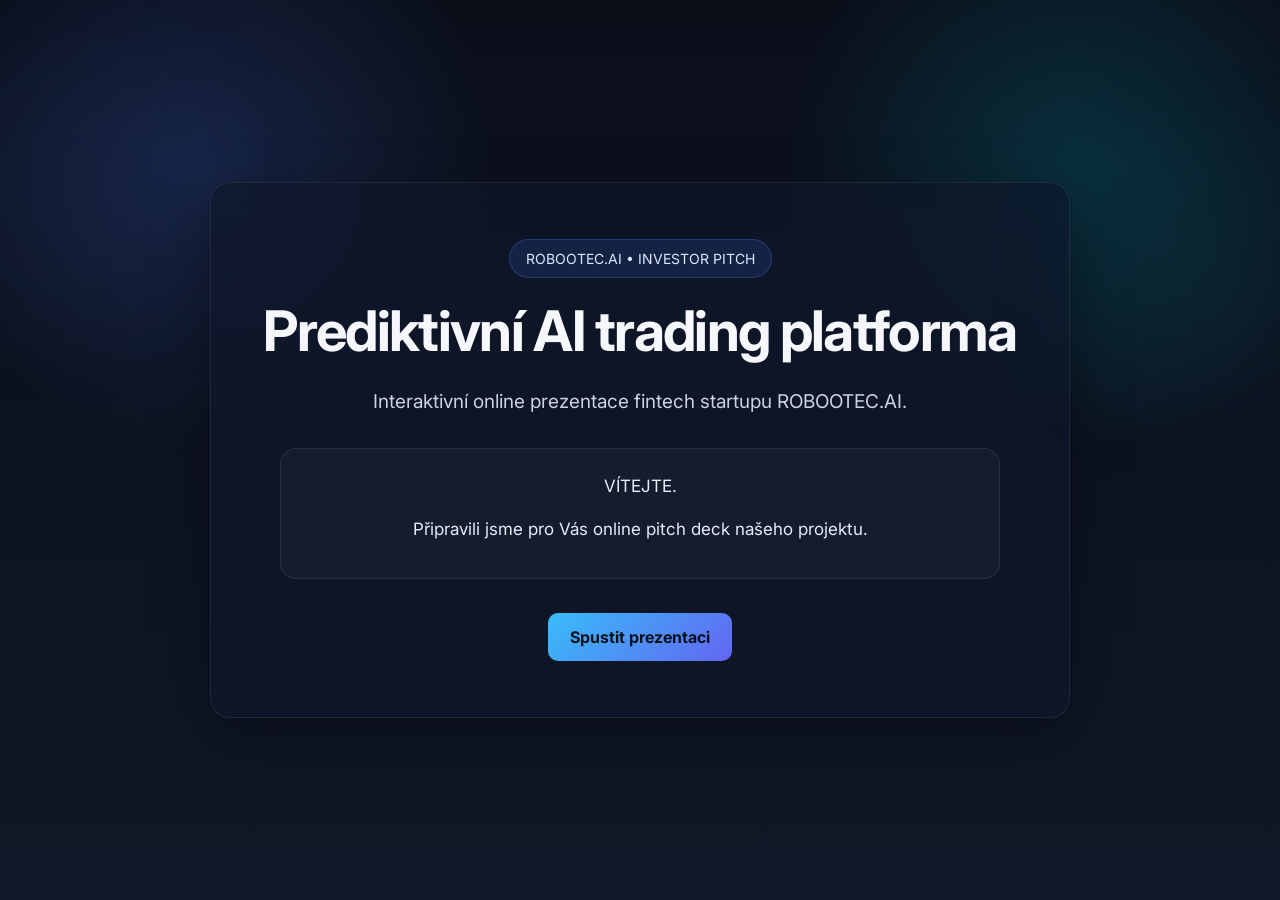
==== commit 74cb373e: "Update index.html" ====
--- a/index.html
+++ b/index.html
@@ -17,28 +17,24 @@
   <div class="landing-card">
 
     <div class="landing-badge">
-      Investor Pitch • ROBOOTEC.AI
+      ROBOOTEC.AI • INVESTOR PITCH
     </div>
 
     <h1 class="landing-title-main">
-      Prediktivní AI platforma
-      pro inteligentní správu kapitálu
+      Prediktivní AI trading platforma
     </h1>
 
     <p class="landing-subtitle-main">
-      Interaktivní online prezentace projektu ROBOOTEC.AI.
-      Kombinujeme umělou inteligenci, velká data a algoritmický trading
-      do nové generace investičního systému.
+      Interaktivní online prezentace fintech startupu ROBOOTEC.AI.
     </p>
 
 <div class="landing-founder-box">
   <p class="landing-founder-text">
-    Dobrý den, jmenuji se Radek Gelety a jsem zakladatel projektu ROBOOTEC.AI.
+    VÍTEJTE. 
   </p>
 
   <p class="landing-founder-text">
-    Připravil jsem pro vás krátkou interaktivní prezentaci, která představuje naši vizi,
-    technologii, roadmapu a investiční příležitost projektu.
+    Připravili jsme pro Vás online pitch deck našeho projektu.
   </p>
 </div>
 
--- a/style.css
+++ b/style.css
@@ -1,15 +1,13 @@
 :root{
   --bg:#07111f;
   --bg2:#0b1628;
-  --panel:rgba(12, 22, 40, 0.78);
-  --panel-strong:rgba(16, 28, 50, 0.92);
-  --line:rgba(255,255,255,0.10);
+  --panel:rgba(15,23,42,0.72);
+  --line:rgba(255,255,255,0.08);
   --text:#f5f7fb;
   --muted:#b7c2d9;
   --accent:#38bdf8;
   --accent2:#6366f1;
   --shadow:0 20px 60px rgba(0,0,0,0.35);
-  --radius:22px;
 }
 
 *{
@@ -19,7 +17,7 @@
 html,body{
   margin:0;
   padding:0;
-  font-family:"Inter",sans-serif;
+  font-family:"Inter", Arial, Helvetica, sans-serif;
   color:var(--text);
   background:
     radial-gradient(circle at top left, rgba(56,189,248,0.18), transparent 28%),
@@ -32,653 +30,42 @@
   color:inherit;
 }
 
-.landing-body{
+/* ---------- LANDING PAGE ---------- */
+
+.landing-page{
   min-height:100vh;
+  overflow-x:hidden;
   position:relative;
-  overflow:hidden;
-}
-
-.landing-bg{
-  position:fixed;
-  inset:0;
   background:
-    radial-gradient(circle at 20% 20%, rgba(56,189,248,0.10), transparent 18%),
-    radial-gradient(circle at 80% 25%, rgba(99,102,241,0.14), transparent 20%),
-    radial-gradient(circle at 50% 80%, rgba(56,189,248,0.08), transparent 22%);
-  pointer-events:none;
-}
-
-.landing-grid{
-  position:fixed;
-  inset:0;
-  background-image:
-    linear-gradient(rgba(255,255,255,0.03) 1px, transparent 1px),
-    linear-gradient(90deg, rgba(255,255,255,0.03) 1px, transparent 1px);
-  background-size:40px 40px;
-  mask-image:linear-gradient(180deg, rgba(0,0,0,0.65), transparent 90%);
-  pointer-events:none;
-}
-
-.landing-wrap{
-  position:relative;
-  min-height:100vh;
-  width:min(1100px, calc(100% - 32px));
-  margin:0 auto;
-  display:flex;
-  flex-direction:column;
-  justify-content:center;
-  align-items:center;
-  text-align:center;
-  padding:48px 0;
-}
-
-.landing-badge{
-  display:inline-flex;
-  align-items:center;
-  gap:8px;
-  padding:10px 16px;
-  border-radius:999px;
-  border:1px solid rgba(56,189,248,0.24);
-  background:rgba(56,189,248,0.08);
-  color:#d9f6ff;
-  font-size:14px;
-  margin-bottom:24px;
-}
-
-.landing-title{
-  margin:0;
-  font-size:clamp(2.4rem, 7vw, 5.3rem);
-  line-height:0.95;
-  letter-spacing:-0.04em;
-  max-width:980px;
-}
-
-.landing-subtitle{
-  margin:24px 0 0;
-  color:var(--muted);
-  font-size:clamp(1rem, 2vw, 1.2rem);
-  line-height:1.75;
-  max-width:820px;
-}
-
-.landing-card{
-  margin-top:34px;
-  width:min(760px, 100%);
-  padding:26px;
-  border-radius:var(--radius);
-  border:1px solid var(--line);
-  background:var(--panel);
-  box-shadow:var(--shadow);
-  backdrop-filter:blur(18px);
-  text-align:left;
-}
-
-.landing-card-label{
-  font-size:13px;
-  text-transform:uppercase;
-  letter-spacing:0.08em;
-  color:var(--accent);
-  margin-bottom:14px;
-}
-
-.landing-card-text{
-  margin:0;
-  font-size:18px;
-  line-height:1.85;
-  color:#eef4ff;
-}
-
-.landing-actions{
-  margin-top:32px;
-  display:flex;
-  gap:14px;
-  flex-wrap:wrap;
-  justify-content:center;
-}
-
-.btn{
-  display:inline-flex;
-  align-items:center;
-  justify-content:center;
-  gap:10px;
-  padding:16px 26px;
-  border-radius:16px;
-  font-weight:700;
-  font-size:16px;
-  transition:transform .18s ease, opacity .18s ease;
-}
-
-.btn:hover{
-  transform:translateY(-1px);
-}
-
-.btn-primary{
-  background:linear-gradient(135deg, var(--accent), var(--accent2));
-  color:#04121d;
-}
-
-.btn-secondary{
-  background:rgba(255,255,255,0.05);
-  border:1px solid var(--line);
-  color:var(--text);
-}
-
-.landing-footer{
-  margin-top:28px;
-  color:rgba(255,255,255,0.55);
-  font-size:14px;
-}
-
-.slide-page{
-  min-height:100vh;
-  padding:34px 16px 46px;
-}
-
-.slide-wrap{
-  width:min(1120px, 100%);
-  margin:0 auto;
-}
-
-.slide-topbar{
-  display:flex;
-  justify-content:space-between;
-  align-items:center;
-  gap:16px;
-  margin-bottom:18px;
-  color:var(--muted);
-  font-size:14px;
-}
-
-.slide-shell{
-  border:1px solid var(--line);
-  background:var(--panel);
-  box-shadow:var(--shadow);
-  border-radius:24px;
-  overflow:hidden;
-  backdrop-filter:blur(16px);
-}
-
-.slide-image-box{
-  padding:20px;
-  border-bottom:1px solid var(--line);
-  background:rgba(255,255,255,0.02);
-}
-
-.slide-image{
-  width:100%;
-  display:block;
-  border-radius:18px;
-  box-shadow:0 14px 36px rgba(0,0,0,0.28);
-}
-
-.slide-content{
-  padding:28px;
-}
-
-.slide-label{
-  display:inline-flex;
-  padding:8px 12px;
-  border-radius:999px;
-  background:rgba(99,102,241,0.14);
-  border:1px solid rgba(99,102,241,0.22);
-  color:#d9dbff;
-  font-size:13px;
-  letter-spacing:0.06em;
-  text-transform:uppercase;
-  margin-bottom:14px;
-}
-
-.slide-title{
-  margin:0 0 16px;
-  font-size:clamp(1.8rem, 4vw, 2.8rem);
-  line-height:1.05;
-  letter-spacing:-0.03em;
-}
-
-.slide-text{
-  margin:0;
-  color:#eef4ff;
-  font-size:19px;
-  line-height:1.9;
-  white-space:pre-line;
-}
-
-.controls{
-  display:flex;
-  flex-wrap:wrap;
-  gap:12px;
-  margin-top:28px;
-}
-
-.audio-note{
-  margin-top:14px;
-  color:var(--muted);
-  font-size:14px;
-  line-height:1.6;
-}
-
-.back-link{
-  color:var(--muted);
-}
-
-@media (max-width: 768px){
-  .landing-wrap{
-    padding:28px 0;
-  }
-
-  .landing-card{
-    padding:20px;
-  }
-
-  .slide-content{
-    padding:20px;
-  }
-
-  .slide-text{
-    font-size:17px;
-    line-height:1.8;
-  }
-
-  .controls{
-    flex-direction:column;
-  }
-
-  .btn{
-    width:100%;
-  }
-
-  .slide-topbar{
-    flex-direction:column;
-    align-items:flex-start;
-  }
-}
-.slide-container{
-max-width:1000px;
-margin:auto;
-padding:40px;
-}
-
-.slide-header{
-display:flex;
-justify-content:space-between;
-margin-bottom:30px;
-color:#888;
-font-size:14px;
-}
-
-.slide-title{
-text-align:center;
-font-size:40px;
-margin-bottom:40px;
-}
-
-.slide-image{
-width:100%;
-max-width:900px;
-display:block;
-margin:auto;
-border-radius:10px;
-box-shadow:0 10px 30px rgba(0,0,0,0.4);
-}
-
-.slide-description{
-margin-top:40px;
-font-size:20px;
-line-height:1.8;
-max-width:800px;
-margin-left:auto;
-margin-right:auto;
-}
-
-.slide-buttons{
-margin-top:40px;
-display:flex;
-justify-content:center;
-gap:20px;
-flex-wrap:wrap;
-}
-
-.btn{
-padding:14px 20px;
-border-radius:8px;
-border:none;
-cursor:pointer;
-font-size:16px;
-}
-
-.btn-primary{
-background:#4f7cff;
-color:white;
-}
-
-.btn-secondary{
-background:#222;
-color:white;
-}
-
-.back-link{
-color:#aaa;
-text-decoration:none;
-}
-.premium-slide-page{
-  min-height:100vh;
-  margin:0;
-  position:relative;
-  overflow-x:hidden;
-  background:
-    radial-gradient(circle at top left, rgba(56,189,248,0.12), transparent 24%),
-    radial-gradient(circle at top right, rgba(99,102,241,0.14), transparent 26%),
-    linear-gradient(180deg, #07111f 0%, #0b1628 100%);
-  color:#f5f7fb;
-}
-
-.premium-bg{
+    radial-gradient(circle at 16% 18%, rgba(79,124,255,0.18), transparent 22%),
+    radial-gradient(circle at 84% 18%, rgba(0,229,255,0.14), transparent 22%),
+    linear-gradient(180deg, #0a0f1a 0%, #101827 100%);
+}
+
+.landing-page::before,
+.landing-page::after{
+  content:"";
   position:fixed;
   border-radius:999px;
-  filter:blur(80px);
+  filter:blur(90px);
   pointer-events:none;
-  opacity:.45;
-}
-
-.premium-bg-1{
-  width:260px;
-  height:260px;
-  background:#38bdf8;
-  top:80px;
+  opacity:0.28;
+}
+
+.landing-page::before{
+  width:220px;
+  height:220px;
+  background:rgba(79,124,255,0.28);
+  top:8%;
   left:-40px;
 }
 
-.premium-bg-2{
-  width:280px;
-  height:280px;
-  background:#6366f1;
-  right:-60px;
-  top:180px;
-}
-
-.premium-slide-wrap{
-  width:min(1120px, calc(100% - 32px));
-  margin:0 auto;
-  padding:28px 0 48px;
-  position:relative;
-  z-index:2;
-}
-
-.premium-topbar{
-  display:flex;
-  justify-content:space-between;
-  align-items:center;
-  gap:16px;
-  margin-bottom:20px;
-  color:rgba(255,255,255,0.68);
-  font-size:14px;
-}
-
-.premium-back-link{
-  color:rgba(255,255,255,0.72);
-  text-decoration:none;
-}
-
-.premium-back-link:hover{
-  color:#ffffff;
-}
-
-.premium-counter{
-  color:#9fb0c9;
-}
-
-.premium-hero-card,
-.premium-visual-card,
-.premium-text-card{
-  background:rgba(11, 21, 40, 0.78);
-  border:1px solid rgba(255,255,255,0.10);
-  box-shadow:0 20px 60px rgba(0,0,0,0.35);
-  backdrop-filter:blur(16px);
-  border-radius:24px;
-}
-
-.premium-hero-card{
-  padding:34px;
-  margin-bottom:20px;
-}
-
-.premium-badge{
-  display:inline-flex;
-  padding:10px 14px;
-  border-radius:999px;
-  background:rgba(56,189,248,0.08);
-  border:1px solid rgba(56,189,248,0.18);
-  color:#d8f7ff;
-  font-size:13px;
-  letter-spacing:.04em;
-  text-transform:uppercase;
-  margin-bottom:18px;
-}
-
-.premium-slide-title{
-  margin:0;
-  font-size:clamp(2rem, 4vw, 3.6rem);
-  line-height:0.96;
-  letter-spacing:-0.04em;
-}
-
-.premium-slide-subtitle{
-  margin:18px 0 0;
-  max-width:820px;
-  color:#b9c6db;
-  font-size:19px;
-  line-height:1.75;
-}
-
-.premium-visual-card{
-  padding:18px;
-  margin-bottom:20px;
-}
-
-.premium-slide-image{
-  width:100%;
-  display:block;
-  border-radius:18px;
-  box-shadow:0 18px 40px rgba(0,0,0,0.28);
-}
-
-.premium-text-card{
-  padding:30px;
-}
-
-.premium-text-label{
-  font-size:13px;
-  text-transform:uppercase;
-  letter-spacing:.08em;
-  color:#8fcfff;
-  margin-bottom:16px;
-}
-
-.premium-slide-description{
-  color:#eef4ff;
-  font-size:20px;
-  line-height:1.9;
-}
-
-.premium-slide-description p{
-  margin:0 0 18px;
-}
-
-.premium-slide-description p:last-child{
-  margin-bottom:0;
-}
-
-.premium-buttons{
-  margin-top:30px;
-  display:flex;
-  flex-wrap:wrap;
-  gap:12px;
-}
-
-.btn{
-  display:inline-flex;
-  align-items:center;
-  justify-content:center;
-  padding:15px 22px;
-  border-radius:14px;
-  border:none;
-  cursor:pointer;
-  font-size:16px;
-  font-weight:700;
-  text-decoration:none;
-  transition:transform .18s ease, opacity .18s ease;
-}
-
-.btn:hover{
-  transform:translateY(-1px);
-}
-
-.btn-primary{
-  background:linear-gradient(135deg, #38bdf8, #6366f1);
-  color:#04111d;
-}
-
-.btn-secondary{
-  background:rgba(255,255,255,0.05);
-  color:#ffffff;
-  border:1px solid rgba(255,255,255,0.10);
-}
-
-@media (max-width: 768px){
-  .premium-slide-wrap{
-    width:min(100% - 20px, 1120px);
-    padding:18px 0 32px;
-  }
-
-  .premium-hero-card,
-  .premium-text-card{
-    padding:22px;
-  }
-
-  .premium-slide-description{
-    font-size:18px;
-    line-height:1.8;
-  }
-
-  .premium-buttons{
-    flex-direction:column;
-  }
-
-  .btn{
-    width:100%;
-  }
-
-  .premium-topbar{
-    flex-direction:column;
-    align-items:flex-start;
-  }
-}
-.slide-page{
-  margin:0;
-  background:#0b0f1a;
-  color:white;
-  font-family:Arial, Helvetica, sans-serif;
-}
-
-.slide-container{
-  max-width:1000px;
-  margin:auto;
-  padding:40px 20px 60px;
-}
-
-.slide-header{
-  display:flex;
-  justify-content:space-between;
-  align-items:center;
-  margin-bottom:30px;
-  color:#9ca3af;
-  font-size:14px;
-}
-
-.back-link{
-  color:#9ca3af;
-  text-decoration:none;
-}
-
-.back-link:hover{
-  color:white;
-}
-
-.slide-counter{
-  color:#9ca3af;
-}
-
-.slide-title-main{
-  text-align:center;
-  font-size:38px;
-  line-height:1.2;
-  margin-bottom:30px;
-}
-
-.slide-image{
-  width:100%;
-  max-width:820px;
-  display:block;
-  margin:0 auto 35px auto;
-  border-radius:10px;
-  box-shadow:0 10px 30px rgba(0,0,0,0.4);
-}
-
-.slide-description{
-  max-width:820px;
-  margin:0 auto;
-  font-size:20px;
-  line-height:1.85;
-  color:#d1d5db;
-}
-
-.slide-description p{
-  margin:0 0 22px 0;
-}
-
-.slide-buttons{
-  margin-top:40px;
-  display:flex;
-  justify-content:center;
-  gap:16px;
-  flex-wrap:wrap;
-}
-
-.btn{
-  padding:14px 22px;
-  border-radius:8px;
-  border:none;
-  cursor:pointer;
-  font-size:16px;
-  text-decoration:none;
-}
-
-.btn-primary{
-  background:#4f7cff;
-  color:white;
-}
-
-.btn-secondary{
-  background:#1f2937;
-  color:white;
-}
-
-.btn-primary:hover,
-.btn-secondary:hover{
-  opacity:0.9;
-}
-.landing-page{
-  margin:0;
-  min-height:100vh;
-  font-family:"Inter", Arial, Helvetica, sans-serif;
-  background:
-    radial-gradient(circle at 15% 20%, rgba(79,124,255,0.18), transparent 24%),
-    radial-gradient(circle at 85% 18%, rgba(0,229,255,0.14), transparent 22%),
-    linear-gradient(180deg, #0a0f1a 0%, #101827 100%);
-  color:white;
-  overflow:hidden;
-  position:relative;
-}
+.landing-page::after{
+  width:240px;
+  height:240px;
+  background:rgba(0,229,255,0.18);
+  top:18%;
+  right:-50px;
 }
 
 .landing-wrapper{
@@ -691,28 +78,15 @@
 
 .landing-card{
   width:100%;
-  max-width:960px;
+  max-width:860px;
+  margin:auto;
   text-align:center;
-  background:rgba(15,23,42,0.72);
-  border:1px solid rgba(255,255,255,0.08);
+  background:var(--panel);
+  border:1px solid var(--line);
   border-radius:20px;
-  padding:48px 36px;
-  box-shadow:0 20px 60px rgba(0,0,0,0.35);
+  padding:56px 42px;
+  box-shadow:var(--shadow);
   backdrop-filter:blur(12px);
-}
-
-.landing-logo-wrap{
-margin-bottom:18px;
-opacity:0.95;
-}
-
-.landing-logo{
-  width:auto;
-  height:70px;
-  max-width:100%;
-  object-fit:contain;
-  display:block;
-  margin:0 auto 10px auto;
 }
 
 .landing-badge{
@@ -727,36 +101,34 @@
 }
 
 .landing-title-main{
-  margin:0;
-  font-size:54px;
-  line-height:1.02;
+  margin:0 auto;
+  max-width:760px;
+  font-size:56px;
+  line-height:1.05;
   letter-spacing:-0.03em;
-  max-width:800px;
-  margin-left:auto;
-  margin-right:auto;
 }
 
 .landing-subtitle-main{
   margin:24px auto 0;
-  max-width:760px;
-  font-size:20px;
-  line-height:1.8;
+  max-width:720px;
+  font-size:19px;
+  line-height:1.75;
   color:#cbd5e1;
 }
 
 .landing-founder-box{
-  margin:32px auto 0;
-  max-width:760px;
+  margin:30px auto 0;
+  max-width:720px;
   background:rgba(255,255,255,0.03);
   border:1px solid rgba(255,255,255,0.08);
   border-radius:16px;
-  padding:24px;
+  padding:22px 24px;
 }
 
 .landing-founder-text{
-  margin:0;
-  font-size:18px;
-  line-height:1.85;
+  margin:0 0 12px 0;
+  font-size:17px;
+  line-height:1.8;
   color:#e5edf9;
 }
 
@@ -768,7 +140,142 @@
   flex-wrap:wrap;
 }
 
-@media (max-width: 768px){
+.landing-footer{
+  margin-top:28px;
+  font-size:14px;
+  color:#9ca3af;
+  letter-spacing:0.08em;
+  text-transform:uppercase;
+}
+
+/* ---------- BUTTONS ---------- */
+
+.btn{
+  display:inline-flex;
+  align-items:center;
+  justify-content:center;
+  padding:14px 22px;
+  border-radius:10px;
+  border:none;
+  cursor:pointer;
+  font-size:16px;
+  font-weight:700;
+  transition:transform .18s ease, opacity .18s ease;
+}
+
+.btn:hover{
+  transform:translateY(-1px);
+}
+
+.btn-primary{
+  background:linear-gradient(135deg, #38bdf8, #6366f1);
+  color:#04121d;
+}
+
+.btn-secondary{
+  background:#1f2937;
+  color:white;
+}
+
+/* ---------- SLIDES ---------- */
+
+.slide-page{
+  margin:0;
+  background:#0b0f1a;
+  color:white;
+  font-family:Arial, Helvetica, sans-serif;
+}
+
+.slide-container{
+  max-width:1000px;
+  margin:auto;
+  padding:40px 20px 60px;
+}
+
+.slide-header{
+  display:flex;
+  justify-content:space-between;
+  align-items:center;
+  margin-bottom:30px;
+  color:#9ca3af;
+  font-size:14px;
+}
+
+.back-link{
+  color:#9ca3af;
+}
+
+.back-link:hover{
+  color:white;
+}
+
+.slide-counter{
+  color:#9ca3af;
+}
+
+.slide-title-main{
+  text-align:center;
+  font-size:38px;
+  line-height:1.2;
+  margin-bottom:30px;
+}
+
+.slide-image{
+  width:100%;
+  max-width:820px;
+  display:block;
+  margin:0 auto 35px auto;
+  border-radius:10px;
+  box-shadow:0 10px 30px rgba(0,0,0,0.4);
+}
+
+.slide-description{
+  max-width:820px;
+  margin:0 auto;
+  font-size:20px;
+  line-height:1.85;
+  color:#d1d5db;
+}
+
+.slide-description p{
+  margin:0 0 22px 0;
+}
+
+.slide-buttons{
+  margin-top:40px;
+  display:flex;
+  flex-direction:column;
+  align-items:center;
+  gap:14px;
+  width:100%;
+  max-width:420px;
+  margin-left:auto;
+  margin-right:auto;
+}
+.slide-buttons .btn-primary{
+  order:-1;
+  font-size:20px;
+  padding:20px 36px;
+  border-radius:12px;
+  width:100%;
+}
+
+.slide-buttons .btn-secondary{
+  font-size:15px;
+  padding:12px 20px;
+  opacity:0.9;
+  width:100%;
+}
+
+/* ---------- MOBILE ---------- */
+
+@media (max-width:768px){
+
+  .landing-wrapper{
+    align-items:flex-start;
+    padding:28px 16px 40px;
+  }
+
   .landing-card{
     padding:32px 20px;
   }
@@ -783,53 +290,32 @@
   }
 
   .landing-founder-text{
-    font-size:17px;
-    line-height:1.8;
-  }
-}
-.landing-page::before,
-.landing-page::after{
-  content:"";
-  position:fixed;
-  border-radius:999px;
-  filter:blur(90px);
-  pointer-events:none;
-  z-index:0;
-  opacity:0.32;
-  animation:landingFloat 12s ease-in-out infinite;
-}
-
-.landing-page::before{
-  width:240px;
-  height:240px;
-  background:rgba(79,124,255,0.28);
-  top:8%;
-  left:-40px;
-}
-
-.landing-page::after{
-  width:260px;
-  height:260px;
-  background:rgba(0,229,255,0.18);
-  right:-60px;
-  top:22%;
-  animation-delay:2s;
-}
-
-@keyframes landingFloat{
-  0%{
-    transform:translateY(0px) translateX(0px);
-  }
-  50%{
-    transform:translateY(18px) translateX(10px);
-  }
-  100%{
-    transform:translateY(0px) translateX(0px);
-  }
-}
-
-.landing-wrapper,
-.landing-card{
-  position:relative;
-  z-index:1;
-}
+    font-size:16px;
+  }
+
+  .landing-buttons{
+    flex-direction:column;
+  }
+
+  .btn{
+    width:100%;
+  }
+
+  .slide-container{
+    padding:28px 16px 40px;
+  }
+
+  .slide-header{
+    flex-direction:column;
+    align-items:flex-start;
+    gap:10px;
+  }
+
+  .slide-title-main{
+    font-size:30px;
+  }
+
+  .slide-description{
+    font-size:18px;
+  }
+}
